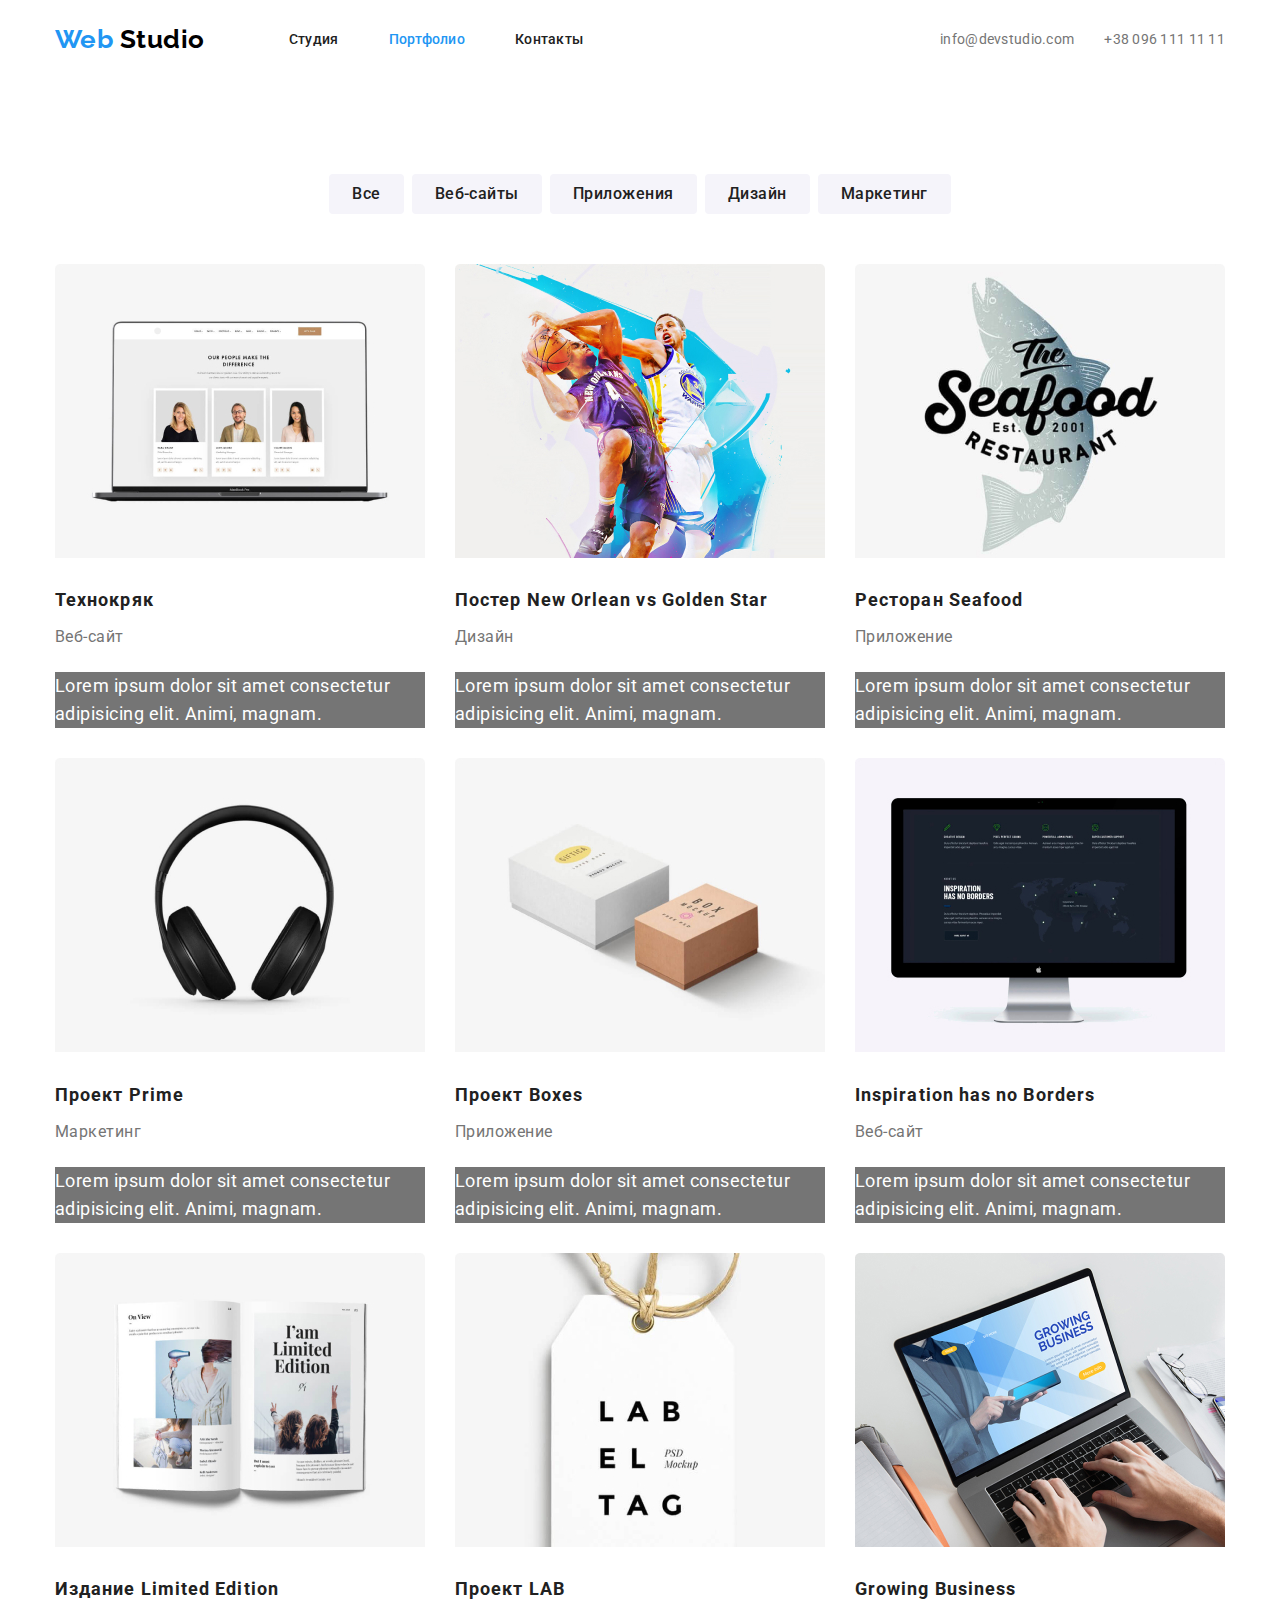
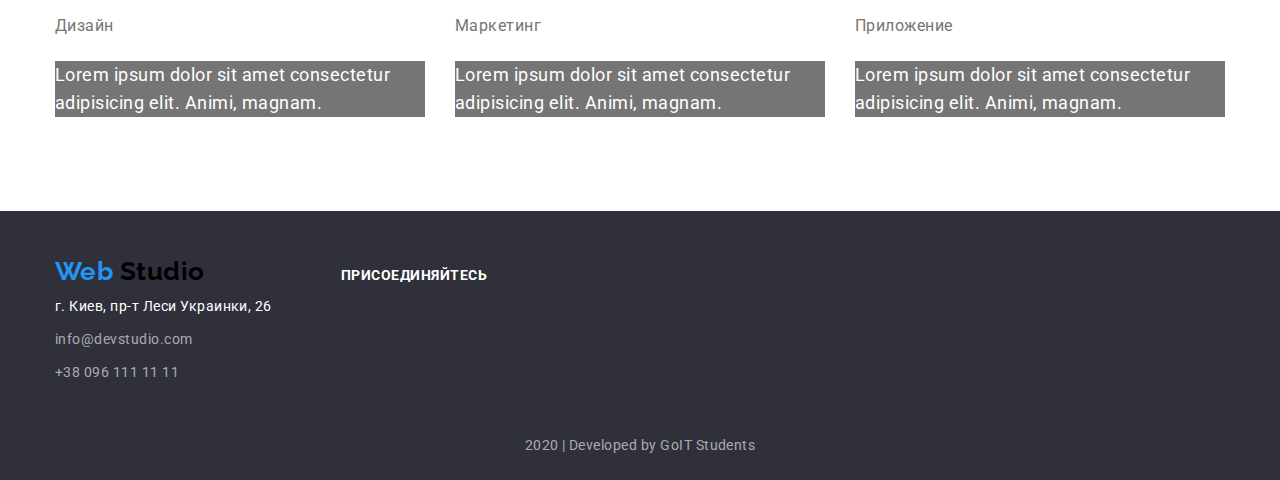
==== portfolio.html @ 0a6c7802 "Start" ====
<!DOCTYPE html>
<html lang="en">
  <head>
    <meta charset="UTF-8" />
    <meta name="viewport" content="width=device-width, initial-scale=1.0" />
    <title>Document</title>
    <link
      href="https://fonts.googleapis.com/css2?family=Raleway:wght@700&family=Roboto:wght@400;500;700;900&display=swap"
      rel="stylesheet"
    />
    <link rel="stylesheet" href="./css/normalize.css" />
    <link rel="stylesheet" href="./css/styles.css" />
  </head>
  <body>
    <header class="container">
      <nav class="navigation flex-type">
        <a class="logo link" href="./index.html">
          <span class="logo-colored">Web</span> Studio</a
        >
        <!-- логотип -->

        <ul class="site-nav flex-type">
          <li>
            <a class="link" href="./index.html"> Студия</a>
          </li>
          <li>
            <a class="link" href="./portfolio.html">
              <span class="current-page">Портфолио</span>
            </a>
          </li>
          <li><a href="" class="link">Контакты</a></li>
        </ul>
      </nav>

      <ul class="site-auth flex-type">
        <li>
          <a class="text link" href="mailto:info@devstudio.com"
            >info@devstudio.com
          </a>
        </li>
        <li>
          <a class="text link" href="tel:380961111111">+38 096 111 11 11</a>
        </li>
      </ul>
    </header>
    <main>
      <!-- скрытый зоголовок  -->
      <h1 class="visibility">Портфолио</h1>
      <div class="portfolio">
        <ul class="portfolio-buttons container">
          <li><button type="button" class="portfolio-button">Все</button></li>
          <li>
            <button type="button" class="portfolio-button">Веб-сайты</button>
          </li>
          <li>
            <button type="button" class="portfolio-button">Приложения</button>
          </li>
          <li>
            <button type="button" class="portfolio-button">Дизайн</button>
          </li>
          <li>
            <button type="button" class="portfolio-button">Маркетинг</button>
          </li>
        </ul>

        <ul class="features container">
          <li class="portfolio-card">
            <a class="link" href="">
              <img src="./img/portfolio/techno.jpg" alt="карточки людей" />
              <h2 class="subtitle">Технокряк</h2>
              <p class="text">Веб-сайт</p>

              <p class="description text">
                Lorem ipsum dolor sit amet consectetur adipisicing elit. Animi,
                magnam.
              </p>
            </a>
          </li>

          <li class="portfolio-card">
            <a class="link" href="">
              <img src="./img/portfolio/basketball.jpg" alt="баскетболисты" />
              <h2 class="subtitle">Постер New Orlean vs Golden Star</h2>
              <p class="text">Дизайн</p>
              <p class="description text">
                Lorem ipsum dolor sit amet consectetur adipisicing elit. Animi,
                magnam.
              </p>
            </a>
          </li>

          <li class="portfolio-card">
            <a class="link" href="">
              <img src="./img/portfolio/Seafood.jpg" alt="товарный знак" />
              <h2 class="subtitle">Ресторан Seafood</h2>
              <p class="text">Приложение</p>
              <p class="description text">
                Lorem ipsum dolor sit amet consectetur adipisicing elit. Animi,
                magnam.
              </p>
            </a>
          </li>

          <li class="portfolio-card">
            <a class="link" href="">
              <img src="./img/portfolio/headphones.jpg" alt="наушники" />
              <h2 class="subtitle">Проект Prime</h2>
              <p class="text">Маркетинг</p>
              <p class="description text">
                Lorem ipsum dolor sit amet consectetur adipisicing elit. Animi,
                magnam.
              </p>
            </a>
          </li>

          <li class="portfolio-card">
            <a class="link" href="">
              <img src="./img/portfolio/paperbox.jpg" alt="бумажные коробки" />
              <h2 class="subtitle">Проект Boxes</h2>
              <p class="text">Приложение</p>
              <p class="description text">
                Lorem ipsum dolor sit amet consectetur adipisicing elit. Animi,
                magnam.
              </p>
            </a>
          </li>

          <li class="portfolio-card">
            <a class="link" href="">
              <img src="./img/portfolio/display.jpg" alt="Монитор" />
              <h2 class="subtitle">Inspiration has no Borders</h2>
              <p class="text">Веб-сайт</p>
              <p class="description text">
                Lorem ipsum dolor sit amet consectetur adipisicing elit. Animi,
                magnam.
              </p>
            </a>
          </li>

          <li class="portfolio-card">
            <a class="link" href="">
              <img src="./img/portfolio/book.jpg" alt="Книга" />
              <h2 class="subtitle">Издание Limited Edition</h2>
              <p class="text">Дизайн</p>
              <p class="description text">
                Lorem ipsum dolor sit amet consectetur adipisicing elit. Animi,
                magnam.
              </p>
            </a>
          </li>

          <li class="portfolio-card">
            <a class="link" href="">
              <img src="./img/portfolio/lable.jpg" alt="Бирка" />
              <h2 class="subtitle">Проект LAB</h2>
              <p class="text">Маркетинг</p>
              <p class="description text">
                Lorem ipsum dolor sit amet consectetur adipisicing elit. Animi,
                magnam.
              </p>
            </a>
          </li>

          <li class="portfolio-card">
            <a class="link" href="">
              <img src="./img/portfolio/laptop.jpg" alt="Ноутбук" />
              <h2 class="subtitle">Growing Business</h2>
              <p class="text">Приложение</p>
              <p class="description text">
                Lorem ipsum dolor sit amet consectetur adipisicing elit. Animi,
                magnam.
              </p>
            </a>
          </li>
        </ul>
      </div>
    </main>

    <footer class="page-footer">
      <div class="container">
        <address class="contacts">
          <span class="logo">
            <span class="logo-colored"> Web</span> Studio</span
          >
          <br />
          <span class="location text">г. Киев, пр-т Леси Украинки, 26</span>
          <br />
          <a class="link" href="mailto:info@devstudio.com"
            >info@devstudio.com</a
          >
          <br />
          <a class="link" href="tel:380961111111">+38 096 111 11 11 </a>
        </address>

        <div class="connect">
          <b class="subtitle">присоединяйтесь</b>
          <ul>
            <li>
              <a href="" aria-label="Ссылка на Instagram"></a>
            </li>
            <li>
              <a href="" aria-label="Ссылка на Twitter"></a>
            </li>
            <li>
              <a href="" aria-label="Ссылка на Facebook"></a>
            </li>
            <li>
              <a href="" aria-label="Ссылка на LinkedIn"></a>
            </li>
          </ul>
        </div>
      </div>

      <div class="developed">
        <p class="text">2020 | Developed by GoIT Students</p>
      </div>
    </footer>
  </body>
</html>
---- css/styles.css ----
:root {
  --primary-text-color: #757575;
  --text-title-color: #212121;
  --text-accent-color: #2196f3;
  --primary-white-color: #ffffff;
}

body {
  background-color: var(--primary-white-color);
  color: var(--primary-text-color);
  font-family: Roboto, sans-serif;
  letter-spacing: 0.03em;
}

ul {
  list-style: none;
}
.visibility {
  display: none;
}
.focus {
  border: 1px solid rgb(219, 22, 114); /* Рамка при получении фокуса */
  width: 80%; /* Ширина поля */
}

.link {
  text-decoration: none;
}

.site-nav .link {
  color: var(--text-title-color);
}

.site-auth .link {
  color: var(--primary-text-color);
}
.contacts {
  margin-bottom: 28px;
  margin-right: 69px;
}

.contacts .link {
  color: rgba(255, 255, 255, 0.6);
  /* background-color: #757575; временный цвет */
  font-size: 14px;
  line-height: 1.71;
  font-style: normal;
  display: inline-block;
  margin-top: 9px;
}

.developed .text {
  background-color: #2f303a;
  color: rgba(255, 255, 255, 0.6);
  font-size: 12x;
  line-height: 2;

  padding-top: 18px;
  padding-bottom: 21px;
  margin-top: 0;
  margin-bottom: 0;
}

.link:hover,
.link:focus {
  color: var(--text-accent-color);
}

/* .mail-color {
  color: var(--text-accent-color);
} */

.logo {
  color: #000000;
  font-style: normal;
  font-weight: 700;
  font-size: 26px;
  line-height: 1.19;
  font-family: Raleway, sans-serif;

  display: inline-block;
  padding-top: 24px;
  padding-bottom: 25px;

  /* border: 2px solid;
  background-color: rgb(219, 22, 114); */
}

.page-footer .logo {
  padding-top: 0;
  padding-bottom: 0;
  margin-top: 45px;
  margin-bottom: 8px;
}

.logo-colored {
  color: #2196f3;
}

.navigation.logo:hover,
.navigation.logo:focus {
  color: var(--text-accent-color);
}

.site-nav,
.site-auth {
  font-style: normal;
  font-weight: 500;
  font-size: 14px;
  line-height: 1.14;
  letter-spacing: 0.02em;
}

/* .site-nav .text {
  color: var(--primary-text-color);
} */

.site-nav.flex-type {
  margin-top: auto;
  margin-bottom: auto;
  padding-left: 0;
  margin-left: 84px;
}

.site-nav.flex-type :not(:first-child) {
  padding-left: 50px;
}

.site-auth.flex-type :not(:first-child) {
  padding-left: 30px;
}

.site-auth.flex-type {
  margin-top: auto;
  margin-bottom: auto;
  padding-left: 0;
  margin-left: auto;
}
.current-page {
  color: var(--text-accent-color);
}

.studio-color {
  color: var(--text-accent-color);
}

.hero-title {
  color: var(--primary-white-color);
  /* background-color: #757575; временный цвет */
  font-style: normal;
  font-weight: 900;
  font-size: 44px;
  line-height: 1.36;
  text-transform: uppercase;
  letter-spacing: 0.06em;

  /* border: 2px solid tomato; */
  padding-top: 200px;
  margin-top: 0;
  margin-bottom: 30px;
}

.title {
  color: var(--text-title-color);
  font-style: normal;
  font-weight: 700;
  font-size: 36px;
  line-height: 1.17;
  text-align: center;
}

.hero-button {
  color: #ffffff;
  background-color: var(--text-accent-color);
  font-style: normal;
  font-weight: 700;
  font-size: 16px;
  line-height: 1.87;
  letter-spacing: 0.06em;

  display: inline-block;
  vertical-align: middle;
  /* border: 2px solid tomato; */
  padding: 10px 32px;
  border-radius: 4px;
  margin-top: 0;
  margin-bottom: 200px;
}

.hero-button:hover,
.hero-button:focus {
  color: var(--text-title-color);
}

.subtitle {
  color: var(--text-title-color);
  font-style: normal;
  font-weight: 700;
  font-size: 14px;
  line-height: 1.42;
  text-transform: uppercase;
}

.text {
  font-style: normal;
  font-weight: 400;
  font-size: 14px;
  line-height: 1.71;
}

.site-auth .text {
  line-height: 1.14;
}

.connect .subtitle {
  /* background-color: #757575; временный цвет */
  color: var(--primary-white-color);
  display: inline-block;
  margin-bottom: 56px;
}

.duties .subtitle {
  background-color: #757575; /*временный цвет*/
  color: var(--primary-white-color);
  display: block;
  padding-top: 28px;
  padding-bottom: 28px;
  margin-top: 0px;
  margin-bottom: 0px;
}

.duties .title,
.clients .title {
  /* border: 2px solid tomato; */
  margin-top: 0;
  margin-bottom: 50px;
}

.team .title {
  display: inline-block;
  margin-top: 94px;
}

.duties-card {
  text-align: center;
}

.duties-card:not(:first-child),
.clients-card:not(:first-child) {
  margin-left: 30px;
}

.clients-card {
  display: flex;
  align-items: center;
  width: 170px;
  height: 90px;
  border: 1px solid #afb1b8;
  border-radius: 4px;
}

.center-block {
  /* display: block; */
  margin-left: auto;
  margin-right: auto;
  /* background-color: tomato; */
}
/* .test {
  width: 1200px;
  display: flex;
  border: 2px solid blue;
} */
.team-subtitle {
  color: var(--text-title-color);
  font-style: normal;
  font-weight: 500;
  font-size: 16px;
  line-height: 1.19;

  display: inline-block;
  margin-top: 30px;
  margin-bottom: 10px;
}

.team .text {
  font-size: 16px;
  line-height: 1.19;
  margin-top: 0;
  margin-bottom: 16px;
}

.contacts .logo {
  font-size: 26px;
  line-height: 1.18;
}

.contacts .logo-colored {
  font-size: 26px;
  line-height: 1.18;
}

.location.text {
  color: var(--primary-white-color);
  /* background-color: #757575; */
}

.container {
  /* border: 5px solid tomato; */
  display: flex;
  width: 1170px;
  padding-left: 15px;
  padding-right: 15px;
  background-color: #ffffff;
  margin-left: auto;
  margin-right: auto;
  margin-top: 0;
  margin-bottom: 0;
  /* background-color: tomato; */
}

.flex-type {
  display: flex;
  /* border: solid; */
}

.advantage .container {
  margin-top: 0;
  margin-bottom: 0;
  /* justify-content: space-between; */
}

.container .advantage-card {
  /* background-color: tomato; */
  width: calc((100% -120px) / 4);
  text-align: left;
}

.advantage-card:not(:first-child),
.team-card:not(:first-child) {
  margin-left: 30px;
}

.hero-container {
  display: block;
  text-align: center;
  background-color: #757575; /*временный цвет*/
  /* border: 2px solid green; */
}

.duties,
.advantage,
.clients,
.portfolio {
  display: block;
  text-align: center;
  /* border: 2px solid green; */
  margin-top: 94px;
}

.team {
  /* border: 2px solid green; */
  display: block;
  text-align: center;

  background-color: #f5f4fa;

  margin-top: 94px;
}
.page-footer {
  display: block;
  text-align: center;
  /* border: 2px solid green; */
  margin-top: 94px;
  background-color: #2f303a;
}

.team .container {
  padding-bottom: 94px;
  padding-left: 0;
  padding-right: 0;
  background-color: #f5f4fa;
  /* border: 2px solid green; */
}

.page-footer .container {
  text-align: left;
  align-items: center;
  background-color: #2f303a;
}

/* -----------------PORTFOLIO------------------ */
.portfolio-buttons.text {
  color: var(--text-title-color);
  background-color: #f5f4fa;
  font-weight: 500;
  font-size: 16px;
  line-height: 1.62;
}

.portfolio-buttons {
  justify-content: center;
  margin-bottom: 50px;
}
.portfolio-buttons :not(:first-child) {
  margin-left: 8px;
}

.portfolio-button {
  background-color: #f5f4fa;
  color: var(--text-title-color);
  font-family: Roboto;
  font-style: normal;
  font-weight: 500;
  font-size: 16px;
  line-height: 1.62;
  letter-spacing: 0.03em;

  padding: 6px 22px;
  border-radius: 4px;
  border: 1px solid transparent;
}

.portfolio-button:hover,
.portfolio-button:focus {
  color: var(--primary-white-color);
  background-color: var(--text-accent-color);
}

.features .subtitle {
  font-size: 18px;
  line-height: 2;
  letter-spacing: 0.06em;
  text-transform: none;
}

.features .text {
  color: var(--primary-text-color);
  font-size: 16px;
  line-height: 1.87;
}

.description.text {
  color: var(--primary-white-color); /*временный цвет*/
  background-color: #757575;
  font-size: 18px;
  line-height: 1.56;
}

.portfolio-card {
  width: calc((100% - 60px) / 3);
  margin-left: 30px;
  margin-bottom: 30px;
}

.portfolio-card:nth-child(3n + 1) {
  margin-left: 0;
}

.portfolio-card:nth-last-child(-n + 3) {
  margin-bottom: 0;
}

.portfolio .features.container {
  /* background-color: tomato; */
  text-align: left;
  flex-wrap: wrap;
  justify-content: flex-start;
}

.portfolio-card .subtitle {
  display: block;
  margin-top: 20px;
  margin-bottom: 4px;
}
.portfolio-card .text {
  display: block;
  margin-top: 0;
  margin-bottom: 20px;
}
.portfolio-card .description {
  display: block;
  margin-top: 0;
  margin-bottom: 0;
}
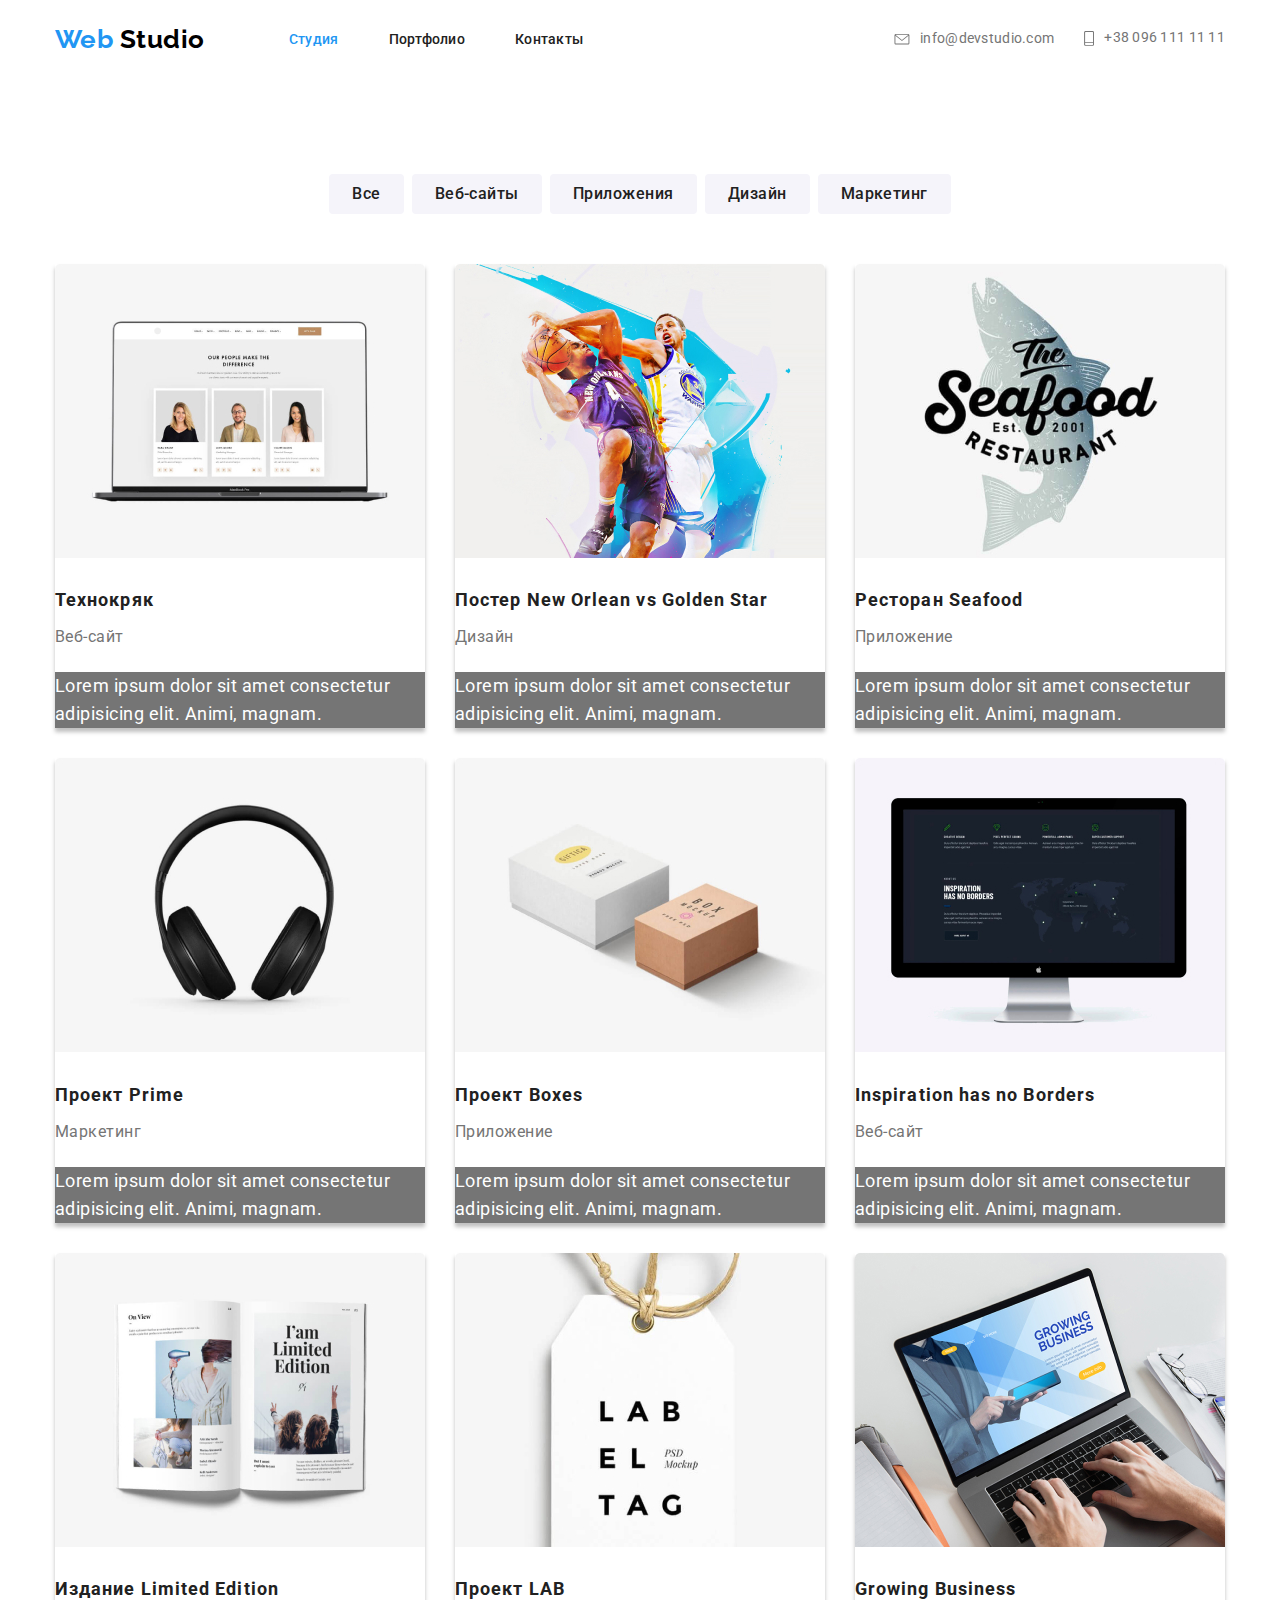
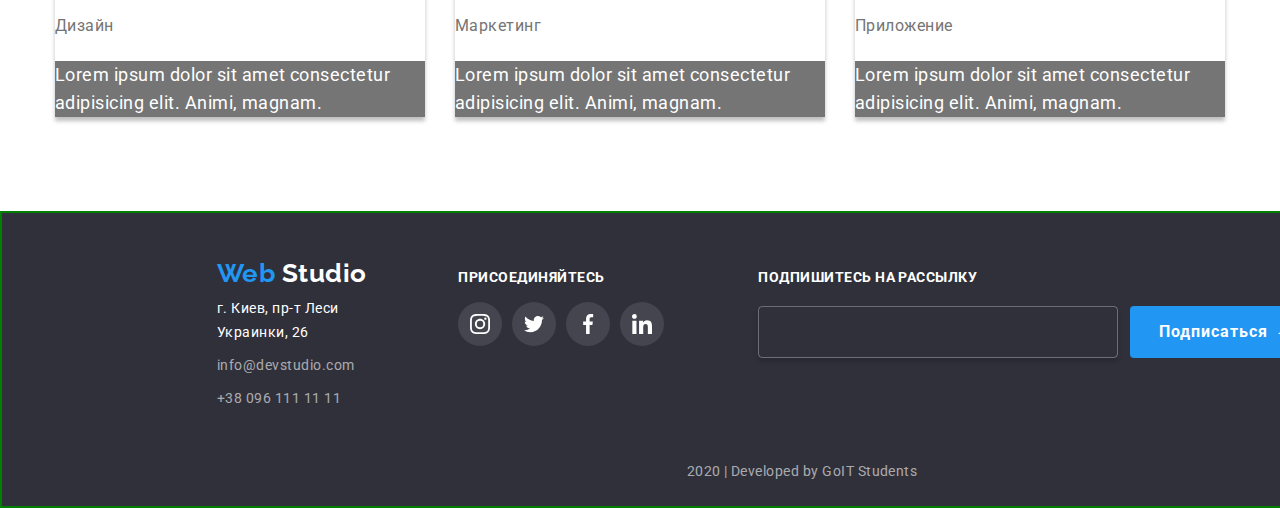
==== commit 73660261: "finish" ====
--- a/portfolio.html
+++ b/portfolio.html
@@ -14,32 +14,39 @@
   <body>
     <header class="container">
       <nav class="navigation flex-type">
-        <a class="logo link" href="./index.html">
-          <span class="logo-colored">Web</span> Studio</a
+        <a class="link" href="./index.html">
+          <span class="logo"
+            ><span class="logo-colored">Web</span> Studio</span
+          ></a
         >
         <!-- логотип -->
 
         <ul class="site-nav flex-type">
           <li>
-            <a class="link" href="./index.html"> Студия</a>
-          </li>
-          <li>
-            <a class="link" href="./portfolio.html">
-              <span class="current-page">Портфолио</span>
-            </a>
-          </li>
+            <a class="link" href="./index.html">
+              <span class="studio-color">Студия</span></a
+            >
+          </li>
+          <li><a class="link" href="./portfolio.html"> Портфолио</a></li>
           <li><a href="" class="link">Контакты</a></li>
         </ul>
       </nav>
 
       <ul class="site-auth flex-type">
         <li>
-          <a class="text link" href="mailto:info@devstudio.com"
-            >info@devstudio.com
+          <a class="text link" href="mailto:info@devstudio.com">
+            <svg class="icon-mail">
+              <use href="./img/symbol-defs2.svg#icon-envelope"></use>
+            </svg>
+            info@devstudio.com
           </a>
         </li>
         <li>
-          <a class="text link" href="tel:380961111111">+38 096 111 11 11</a>
+          <a class="text link" href="tel:380961111111"
+            ><svg class="icon-vector">
+              <use href="./img/symbol-defs2.svg#icon-vector"></use></svg
+            >+38 096 111 11 11</a
+          >
         </li>
       </ul>
     </header>
@@ -194,20 +201,52 @@
 
         <div class="connect">
           <b class="subtitle">присоединяйтесь</b>
-          <ul>
-            <li>
-              <a href="" aria-label="Ссылка на Instagram"></a>
-            </li>
-            <li>
-              <a href="" aria-label="Ссылка на Twitter"></a>
-            </li>
-            <li>
-              <a href="" aria-label="Ссылка на Facebook"></a>
-            </li>
-            <li>
-              <a href="" aria-label="Ссылка на LinkedIn"></a>
+          <ul class="flex-type">
+            <li class="social-block">
+              <a
+                href="https://www.instagram.com/"
+                aria-label="Ссылка на Instagram"
+                ><svg class="social-link">
+                  <use href="./img/symbol-defs2.svg#icon-instagram"></use></svg
+              ></a>
+            </li>
+            <li class="social-block">
+              <a
+                href="https://twitter.com/explore"
+                aria-label="Ссылка на Twitter"
+                ><svg class="social-link">
+                  <use href="./img/symbol-defs2.svg#icon-twitter"></use></svg
+              ></a>
+            </li>
+            <li class="social-block">
+              <a
+                href="https://www.facebook.com/"
+                aria-label="Ссылка на Facebook"
+                ><svg class="social-link">
+                  <use href="./img/symbol-defs2.svg#icon-facebook"></use></svg
+              ></a>
+            </li>
+            <li class="social-block">
+              <a
+                href="https://www.linkedin.com/feed/"
+                aria-label="Ссылка на LinkedIn"
+                ><svg class="social-link">
+                  <use href="./img/symbol-defs2.svg#icon-linkedin"></use></svg
+              ></a>
             </li>
           </ul>
+        </div>
+
+        <div class="subscribe">
+          <b class="subtitle">Подпишитесь на рассылку</b>
+          <div class="buttons-block">
+            <div class="email-button"></div>
+            <a class="footer-button link" href=""
+              >Подписаться
+              <svg class="icon-send">
+                <use href="./img/symbol-defs2.svg#icon-send"></use></svg
+            ></a>
+          </div>
         </div>
       </div>
 
--- a/css/styles.css
+++ b/css/styles.css
@@ -3,6 +3,7 @@
   --text-title-color: #212121;
   --text-accent-color: #2196f3;
   --primary-white-color: #ffffff;
+  --primary-icon-color: #afb1b8;
 }
 
 body {
@@ -66,6 +67,10 @@
   color: var(--text-accent-color);
 }
 
+/* .link:hover .icon-mail {
+  fill: var(--text-accent-color);
+} */
+
 /* .mail-color {
   color: var(--text-accent-color);
 } */
@@ -91,14 +96,15 @@
   padding-bottom: 0;
   margin-top: 45px;
   margin-bottom: 8px;
+  color: var(--primary-white-color);
 }
 
 .logo-colored {
   color: #2196f3;
 }
 
-.navigation.logo:hover,
-.navigation.logo:focus {
+.navigation .logo:hover,
+.navigation .logo:focus {
   color: var(--text-accent-color);
 }
 
@@ -135,7 +141,52 @@
   margin-bottom: auto;
   padding-left: 0;
   margin-left: auto;
-}
+  align-items: center;
+}
+.flex-type .link {
+  display: inline-flex;
+  align-items: center;
+}
+
+.social-link {
+  display: block;
+  height: 20px;
+  width: 20px;
+  fill: var(--primary-icon-color);
+}
+
+.social-block {
+  display: flex;
+  justify-content: center;
+  align-items: center;
+  height: 44px;
+  width: 44px;
+  border-radius: 50%;
+  margin-right: 10px;
+  /* border: solid 2px tomato; */
+  /* background-color: salmon; */
+}
+
+.social-block:nth-last-child(1) {
+  margin-right: 0px;
+}
+
+/* .link-container:last-child {
+  margin-right: 50px;
+} */
+
+/* .flex-type .social-block :last-child {
+  margin-right: 0px;
+} */
+
+.social-block:hover {
+  background-color: var(--text-accent-color);
+}
+
+.social-block:hover .social-link {
+  fill: #ffffff;
+}
+
 .current-page {
   color: var(--text-accent-color);
 }
@@ -169,7 +220,8 @@
   text-align: center;
 }
 
-.hero-button {
+.hero-button,
+.footer-button {
   color: #ffffff;
   background-color: var(--text-accent-color);
   font-style: normal;
@@ -187,17 +239,32 @@
   margin-bottom: 200px;
 }
 
+.footer-button {
+  display: inline-flex;
+
+  margin-top: 20px;
+  margin-bottom: 0;
+  margin-left: 12px;
+  align-items: center;
+  padding: 10px 29px;
+}
+
 .hero-button:hover,
-.hero-button:focus {
+.hero-button:focus,
+.footer-button:hover,
+.footer-button:focus {
   color: var(--text-title-color);
 }
 
+.footer-button:hover .icon-send {
+  fill: var(--text-title-color);
+}
 .subtitle {
   color: var(--text-title-color);
   font-style: normal;
   font-weight: 700;
   font-size: 14px;
-  line-height: 1.42;
+  line-height: 1.14;
   text-transform: uppercase;
 }
 
@@ -211,22 +278,92 @@
 .site-auth .text {
   line-height: 1.14;
 }
-
-.connect .subtitle {
+.connect {
+  /* display: flex; */
+  margin-right: 94px;
+  /* border: solid; */
+}
+
+.subscribe {
+  display: flex;
+  flex-wrap: wrap;
+  min-width: 500px;
+  /* border: solid blanchedalmond; */
+}
+
+.email-button {
+  display: inline-flex;
+  align-items: center;
+  justify-content: center;
+  min-width: 358px;
+  height: 50px;
+  /* border: solid; */
+  margin-top: 20px;
+  margin-bottom: 0;
+  border: 1px solid rgba(255, 255, 255, 0.3);
+  box-shadow: 0px 4px 4px rgba(0, 0, 0, 0.15);
+  border-radius: 4px;
+  padding: 0;
+}
+
+.buttons-block {
+  display: flex;
+  /* border: solid red; */
+}
+
+.connect .flex-type {
+  margin-top: 20;
+  margin-bottom: 0;
+  padding-left: 0;
+}
+
+.connect .subtitle,
+.subscribe .subtitle {
   /* background-color: #757575; временный цвет */
   color: var(--primary-white-color);
-  display: inline-block;
-  margin-bottom: 56px;
-}
-
-.duties .subtitle {
-  background-color: #757575; /*временный цвет*/
+  display: block;
+  /* min-width: 400px; */
+  /* flex-wrap: nowrap; */
+  padding: 0;
+  /* margin-bottom: 20px; */
+  margin-top: 0;
+  /* border: solid 1px tomato; */
+}
+
+.icon-send {
+  height: 24px;
+  width: 24px;
+  margin-left: 10px;
+  fill: var(--primary-white-color);
+}
+/* hero-butt .button-link .connect .flex-type {
+  padding: 0;
+  justify-content: flex-start;
+  background-color: violet;
+} */
+
+.connect .social-block {
+  background-color: rgba(255, 255, 255, 0.1);
+}
+
+.connect .social-link {
+  fill: var(--primary-white-color);
+}
+
+.connect .social-block:hover {
+  background-color: var(--text-accent-color);
+}
+
+.duties-card .subtitle {
+  width: inherit;
+  background-color: rgba(47, 48, 58, 0.8);
   color: var(--primary-white-color);
-  display: block;
-  padding-top: 28px;
-  padding-bottom: 28px;
-  margin-top: 0px;
-  margin-bottom: 0px;
+  /* flex-wrap: nowrap; */
+  padding-top: 27px;
+  /* padding-left: 40px; */
+  padding-bottom: 27px;
+  margin-bottom: 0;
+  margin-top: 0;
 }
 
 .duties .title,
@@ -242,7 +379,26 @@
 }
 
 .duties-card {
-  text-align: center;
+  display: flex;
+  height: 294px;
+  width: 370px;
+
+  /* align-content: center; */
+  /* justify-content: center; */
+  align-items: flex-end;
+  /* text-align: center; */
+}
+
+.duties-card.desktop {
+  background-image: url(../img/laptop.jpg);
+}
+
+.duties-card.mobile {
+  background-image: url(../img/phone.jpg);
+}
+
+.duties-card.design {
+  background-image: url(../img/display.jpg);
 }
 
 .duties-card:not(:first-child),
@@ -253,10 +409,24 @@
 .clients-card {
   display: flex;
   align-items: center;
+  justify-content: center;
   width: 170px;
   height: 90px;
-  border: 1px solid #afb1b8;
+  border: 1px solid var(--primary-icon-color);
   border-radius: 4px;
+}
+
+.clients-card:hover {
+  border: 1px solid var(--text-accent-color);
+}
+
+.clients-card:hover .logo-1,
+.clients-card:hover .logo-2,
+.clients-card:hover .logo-3,
+.clients-card:hover .logo-4,
+.clients-card:hover .logo-5,
+.clients-card:hover .logo-6 {
+  fill: var(--text-accent-color);
 }
 
 .center-block {
@@ -318,9 +488,48 @@
   /* background-color: tomato; */
 }
 
-.flex-type {
+.flex-type,
+.link-container {
   display: flex;
   /* border: solid; */
+}
+
+.team-card .flex-type {
+  padding: 0;
+  justify-content: center;
+  align-items: center;
+  /* background-color: rgb(219, 22, 114); */
+}
+
+.team-card {
+  background-color: #ffffff;
+  box-shadow: 0px 2px 1px rgba(0, 0, 0, 0.2), 0px 1px 1px rgba(0, 0, 0, 0.14),
+    0px 1px 3px rgba(0, 0, 0, 0.12);
+  border-radius: 0px 0px 4px 4px;
+}
+
+.icon-mail {
+  width: 16px;
+  height: 11.2px;
+  margin-right: 10px;
+  fill: currentColor;
+}
+
+.icon-vector {
+  width: 10px;
+  height: 14.92px;
+  margin-right: 10px;
+  fill: currentColor;
+}
+
+.icon-advantage {
+  display: block;
+  height: 70px;
+  width: 70px;
+  padding-bottom: 25px;
+  padding-top: 25px;
+  /* background-color: #f5f4fa; */
+  border-radius: 4px;
 }
 
 .advantage .container {
@@ -340,11 +549,32 @@
   margin-left: 30px;
 }
 
+.team-card .flex-type {
+  padding: 0;
+  justify-content: center;
+  margin-bottom: 24px;
+}
+
+.advantage-card .icon-background {
+  display: flex;
+  background-color: #f5f4fa;
+  justify-content: center;
+}
+
 .hero-container {
+  max-width: 1600px;
   display: block;
   text-align: center;
   background-color: #757575; /*временный цвет*/
-  /* border: 2px solid green; */
+  border: 2px solid green;
+  margin-left: auto;
+  margin-right: auto;
+  background-image: linear-gradient(
+      to right,
+      rgba(47, 48, 58, 0.8),
+      rgba(47, 48, 58, 0.8)
+    ),
+    url(../img/Header.jpg);
 }
 
 .duties,
@@ -357,20 +587,62 @@
   margin-top: 94px;
 }
 
+.clients .logo-1 {
+  height: 49.23px;
+  width: 44.27px;
+  fill: var(--primary-icon-color);
+}
+
+.clients .logo-2 {
+  height: 52px;
+  width: 40px;
+  fill: var(--primary-icon-color);
+}
+
+.clients .logo-3 {
+  height: 42.6px;
+  width: 41px;
+  fill: var(--primary-icon-color);
+}
+
+.clients .logo-4 {
+  height: 42.02px;
+  width: 79.66 / px;
+  fill: var(--primary-icon-color);
+}
+
+.clients .logo-5 {
+  height: 47px;
+  width: 59px;
+  fill: var(--primary-icon-color);
+}
+
+.clients .logo-6 {
+  height: 45.44px;
+  width: 88.48px;
+  fill: var(--primary-icon-color);
+}
+
 .team {
   /* border: 2px solid green; */
+  max-width: 1600px;
   display: block;
   text-align: center;
 
   background-color: #f5f4fa;
 
   margin-top: 94px;
+  margin-left: auto;
+  margin-right: auto;
 }
 .page-footer {
   display: block;
+  width: 1600px;
   text-align: center;
-  /* border: 2px solid green; */
+  border: 2px solid green;
   margin-top: 94px;
+  margin-right: auto;
+  margin-left: auto;
   background-color: #2f303a;
 }
 
@@ -384,7 +656,7 @@
 
 .page-footer .container {
   text-align: left;
-  align-items: center;
+  align-items: baseline;
   background-color: #2f303a;
 }
 
@@ -450,6 +722,7 @@
   width: calc((100% - 60px) / 3);
   margin-left: 30px;
   margin-bottom: 30px;
+  box-shadow: 0px 4px 4px rgba(0, 0, 0, 0.25);
 }
 
 .portfolio-card:nth-child(3n + 1) {
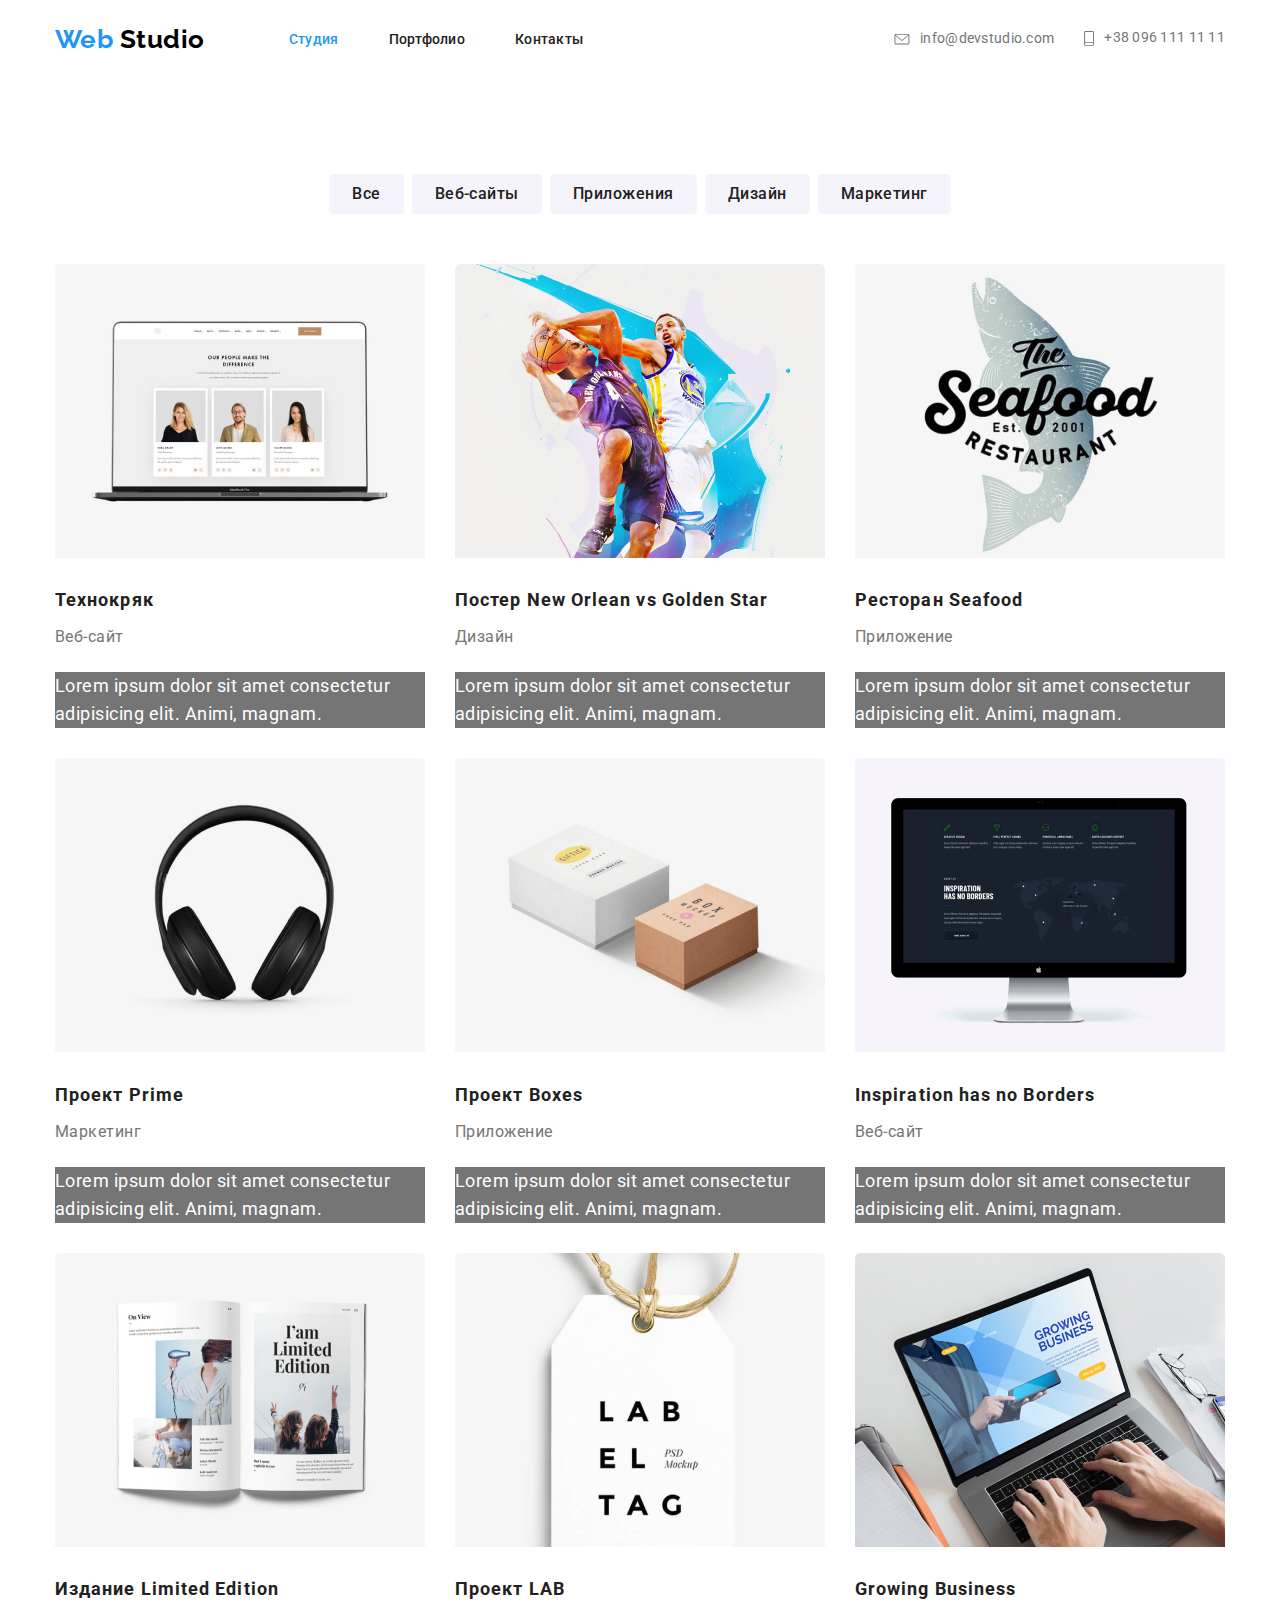
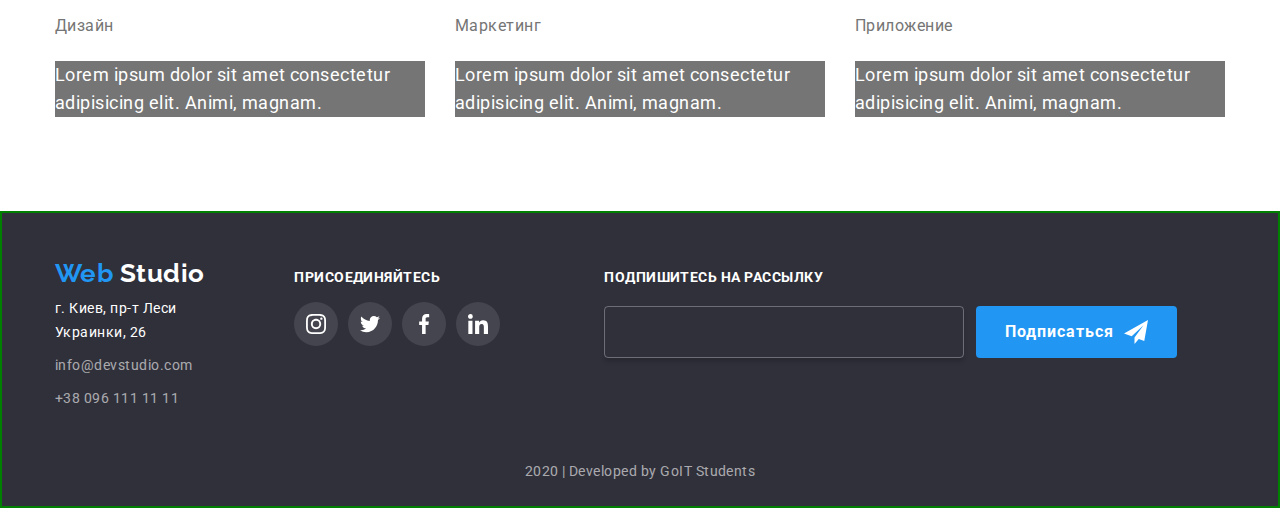
==== commit 9fbcd9d2: "Fixing aftre first mentor remark" ====
--- a/portfolio.html
+++ b/portfolio.html
@@ -202,32 +202,36 @@
         <div class="connect">
           <b class="subtitle">присоединяйтесь</b>
           <ul class="flex-type">
-            <li class="social-block">
-              <a
+            <li class="shell">
+              <a
+                class="social-block"
                 href="https://www.instagram.com/"
                 aria-label="Ссылка на Instagram"
                 ><svg class="social-link">
                   <use href="./img/symbol-defs2.svg#icon-instagram"></use></svg
               ></a>
             </li>
-            <li class="social-block">
-              <a
+            <li class="shell">
+              <a
+                class="social-block"
                 href="https://twitter.com/explore"
                 aria-label="Ссылка на Twitter"
                 ><svg class="social-link">
                   <use href="./img/symbol-defs2.svg#icon-twitter"></use></svg
               ></a>
             </li>
-            <li class="social-block">
-              <a
+            <li class="shell">
+              <a
+                class="social-block"
                 href="https://www.facebook.com/"
                 aria-label="Ссылка на Facebook"
                 ><svg class="social-link">
                   <use href="./img/symbol-defs2.svg#icon-facebook"></use></svg
               ></a>
             </li>
-            <li class="social-block">
-              <a
+            <li class="shell">
+              <a
+                class="social-block"
                 href="https://www.linkedin.com/feed/"
                 aria-label="Ссылка на LinkedIn"
                 ><svg class="social-link">
--- a/css/styles.css
+++ b/css/styles.css
@@ -156,18 +156,24 @@
 }
 
 .social-block {
-  display: flex;
+  display: inline-flex;
   justify-content: center;
   align-items: center;
   height: 44px;
   width: 44px;
   border-radius: 50%;
-  margin-right: 10px;
+
   /* border: solid 2px tomato; */
   /* background-color: salmon; */
 }
 
-.social-block:nth-last-child(1) {
+.team-card .shell,
+.connect .shell {
+  display: block;
+  margin-right: 10px;
+}
+
+.team-card .shell:nth-last-child(1) {
   margin-right: 0px;
 }
 
@@ -625,24 +631,24 @@
 
 .team {
   /* border: 2px solid green; */
-  max-width: 1600px;
+  /* max-width: 1600px; */
   display: block;
   text-align: center;
 
   background-color: #f5f4fa;
 
   margin-top: 94px;
-  margin-left: auto;
-  margin-right: auto;
+  /* margin-left: auto;
+  margin-right: auto; */
 }
 .page-footer {
   display: block;
-  width: 1600px;
+  /* width: 1600px; */
   text-align: center;
   border: 2px solid green;
   margin-top: 94px;
-  margin-right: auto;
-  margin-left: auto;
+  /* margin-right: auto;
+  margin-left: auto; */
   background-color: #2f303a;
 }
 
@@ -722,7 +728,7 @@
   width: calc((100% - 60px) / 3);
   margin-left: 30px;
   margin-bottom: 30px;
-  box-shadow: 0px 4px 4px rgba(0, 0, 0, 0.25);
+  /* box-shadow: 0px 4px 4px rgba(0, 0, 0, 0.25); */
 }
 
 .portfolio-card:nth-child(3n + 1) {
@@ -755,3 +761,7 @@
   margin-top: 0;
   margin-bottom: 0;
 }
+
+.portfolio-card:hover {
+  box-shadow: 0px 4px 4px rgba(0, 0, 0, 0.25);
+}
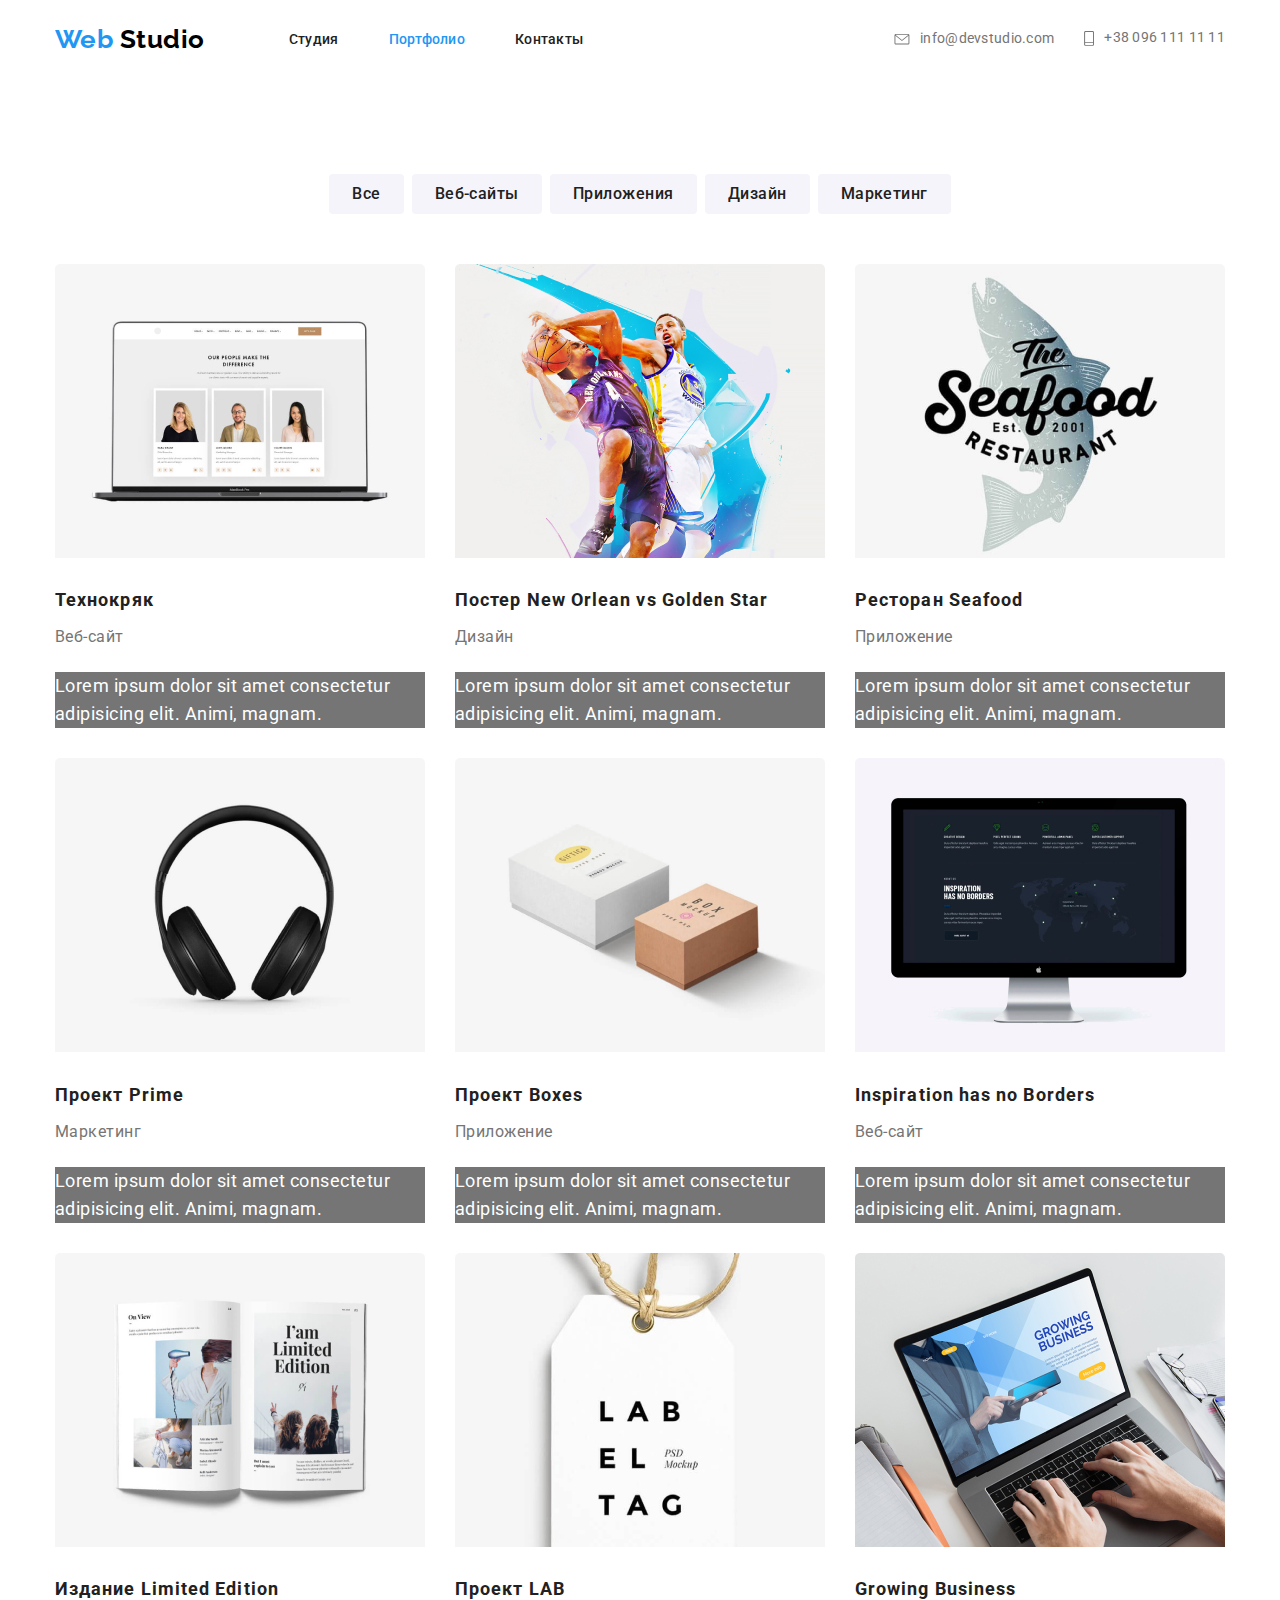
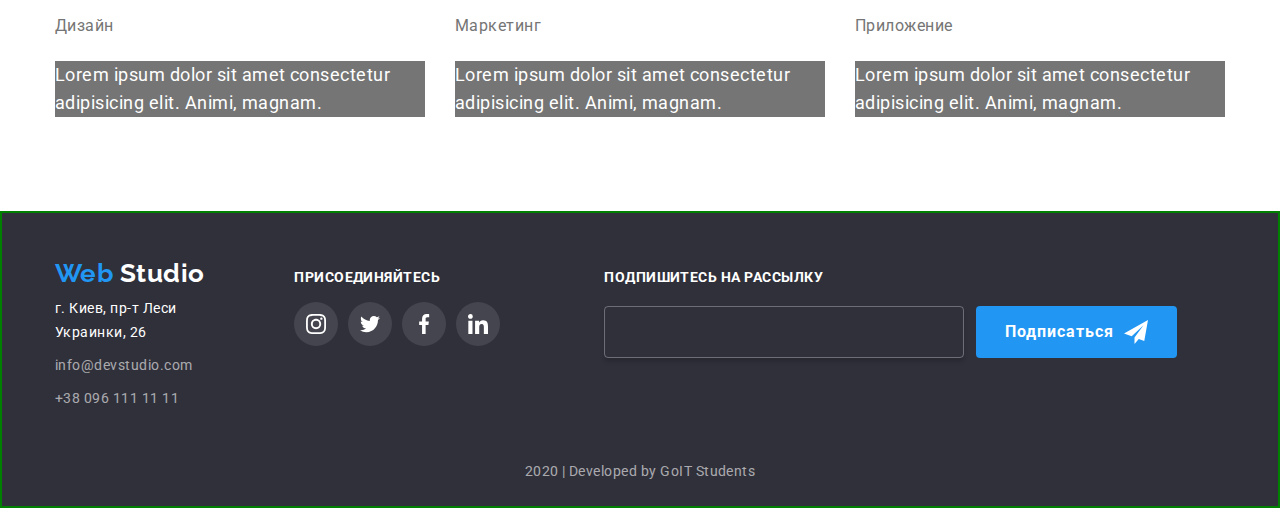
==== commit b6718036: "correction after mentor remark №2" ====
--- a/portfolio.html
+++ b/portfolio.html
@@ -12,43 +12,47 @@
     <link rel="stylesheet" href="./css/styles.css" />
   </head>
   <body>
-    <header class="container">
-      <nav class="navigation flex-type">
-        <a class="link" href="./index.html">
-          <span class="logo"
-            ><span class="logo-colored">Web</span> Studio</span
-          ></a
-        >
-        <!-- логотип -->
-
-        <ul class="site-nav flex-type">
-          <li>
-            <a class="link" href="./index.html">
-              <span class="studio-color">Студия</span></a
+    <header class="page-header">
+      <div class="container">
+        <nav class="navigation flex-type">
+          <a class="link" href="./index.html">
+            <span class="logo"
+              ><span class="logo-colored">Web</span> Studio</span
+            ></a
+          >
+          <!-- логотип -->
+
+          <ul class="site-nav flex-type">
+            <li>
+              <a class="link" href="./index.html"> Студия</a>
+            </li>
+            <li>
+              <a class="link" href="./portfolio.html">
+                <span class="current-page"> Портфолио </span></a
+              >
+            </li>
+            <li><a href="" class="link">Контакты</a></li>
+          </ul>
+        </nav>
+
+        <ul class="site-auth flex-type">
+          <li>
+            <a class="text link" href="mailto:info@devstudio.com">
+              <svg class="icon-mail">
+                <use href="./img/symbol-defs2.svg#icon-envelope"></use>
+              </svg>
+              info@devstudio.com
+            </a>
+          </li>
+          <li>
+            <a class="text link" href="tel:380961111111"
+              ><svg class="icon-vector">
+                <use href="./img/symbol-defs2.svg#icon-vector"></use></svg
+              >+38 096 111 11 11</a
             >
           </li>
-          <li><a class="link" href="./portfolio.html"> Портфолио</a></li>
-          <li><a href="" class="link">Контакты</a></li>
         </ul>
-      </nav>
-
-      <ul class="site-auth flex-type">
-        <li>
-          <a class="text link" href="mailto:info@devstudio.com">
-            <svg class="icon-mail">
-              <use href="./img/symbol-defs2.svg#icon-envelope"></use>
-            </svg>
-            info@devstudio.com
-          </a>
-        </li>
-        <li>
-          <a class="text link" href="tel:380961111111"
-            ><svg class="icon-vector">
-              <use href="./img/symbol-defs2.svg#icon-vector"></use></svg
-            >+38 096 111 11 11</a
-          >
-        </li>
-      </ul>
+      </div>
     </header>
     <main>
       <!-- скрытый зоголовок  -->
--- a/css/styles.css
+++ b/css/styles.css
@@ -12,6 +12,10 @@
   font-family: Roboto, sans-serif;
   letter-spacing: 0.03em;
 }
+
+/* .page-header {
+  background-color: rgb(219, 22, 114);
+} */
 
 ul {
   list-style: none;
@@ -591,6 +595,7 @@
   text-align: center;
   /* border: 2px solid green; */
   margin-top: 94px;
+  /* background-color: rgb(219, 22, 114); */
 }
 
 .clients .logo-1 {
